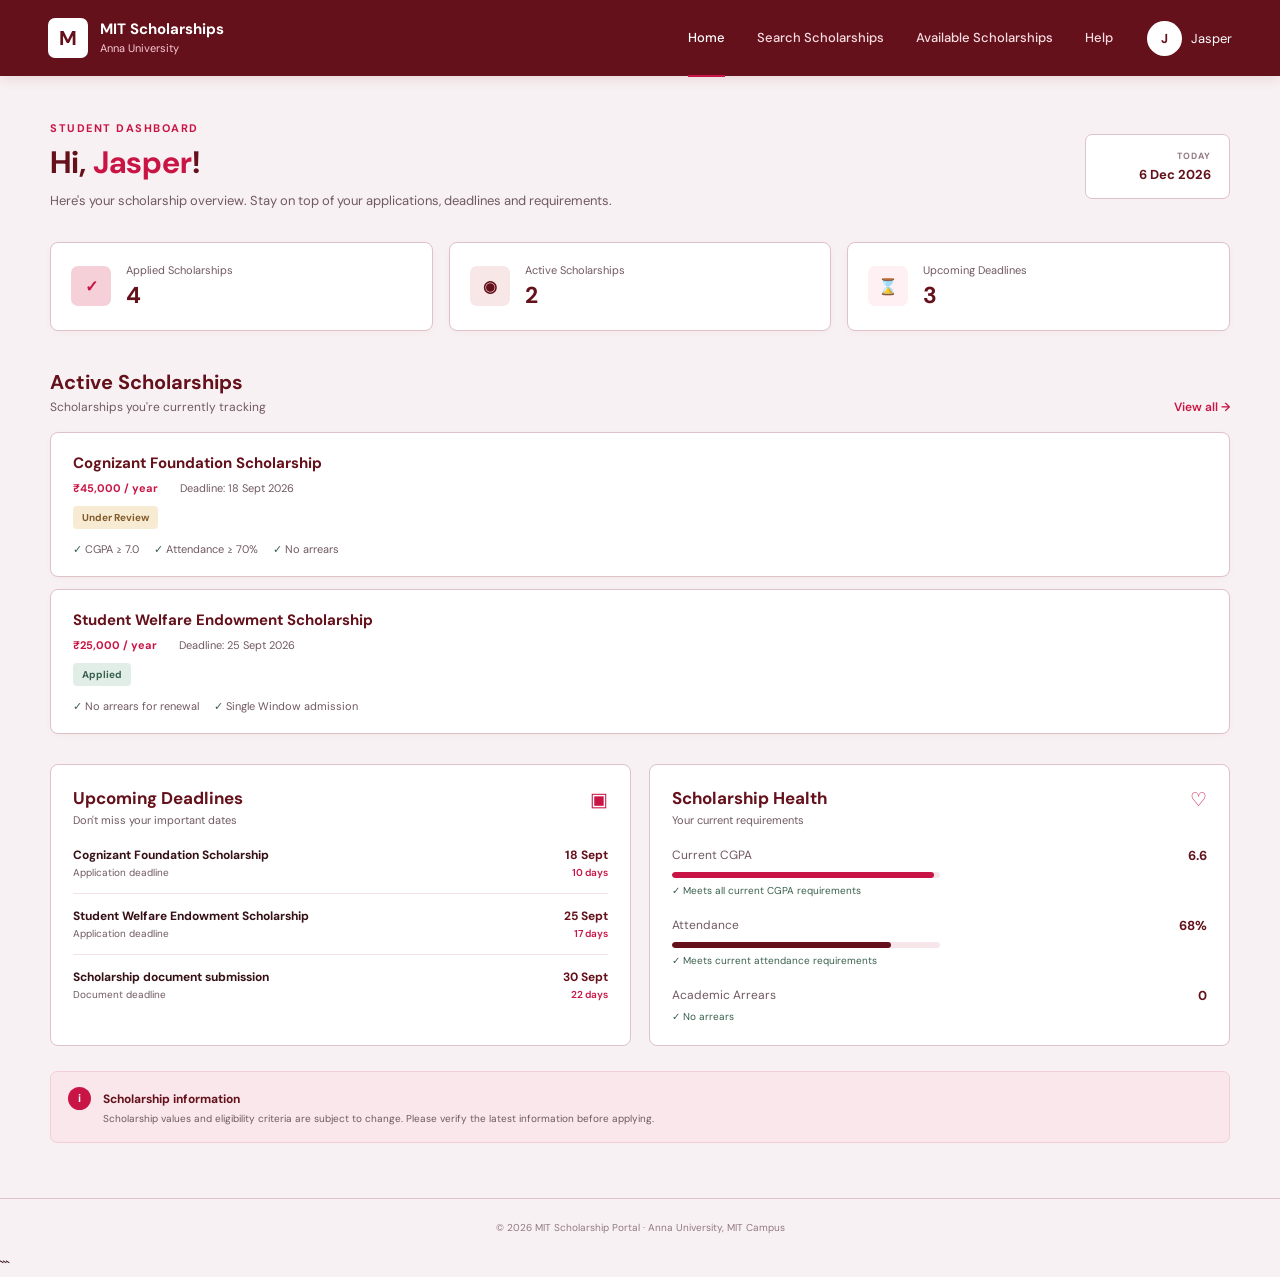
==== frontend/index.html @ c80ddd27 "Reorganise project into frontend and backend" ====
<!DOCTYPE html>
<html lang="en">
<head>
    <meta charset="UTF-8">
    <meta name="viewport" content="width=device-width, initial-scale=1.0">

    <title>MIT Scholarships | Home</title>

    <link rel="stylesheet" href="css/home.css">

    <!-- Google Font -->
    <link rel="preconnect" href="https://fonts.googleapis.com">
    <link rel="preconnect" href="https://fonts.gstatic.com" crossorigin>
    <link href="https://fonts.googleapis.com/css2?family=DM+Sans:wght@400;500;600;700&display=swap" rel="stylesheet">
</head>

<body>

    <!-- ================= NAVBAR ================= -->

    <nav class="navbar">

        <div class="nav-left">
            <div class="logo">
                <div class="logo-mark">M</div>

                <div>
                    <h2>MIT Scholarships</h2>
                    <span>Anna University</span>
                </div>
            </div>
        </div>

        <div class="nav-links">
            <a href="index.html" class="nav-link active">Home</a>
            <a href="search.html" class="nav-link">Search Scholarships</a>
            <a href="available.html" class="nav-link">Available Scholarships</a>
            <a href="help.html" class="nav-link">Help</a>
        </div>

        <div class="profile-menu">
            <button class="profile-button" id="profileButton">
                <div class="profile-avatar">J</div>
                <span>Jasper</span>
                
            </button>

            <div class="profile-dropdown" id="profileDropdown">
                <a href="profile.html">My Profile</a>
               
                <a href="#">Logout</a>
            </div>
        </div>

    </nav>


    <!-- ================= MAIN ================= -->

    <main class="container">

        <!-- HERO / WELCOME -->

        <section class="welcome-section">

            <div>
                <p class="welcome-label">STUDENT DASHBOARD</p>

                <h1>
                    Hi, <span>Jasper</span>! 
                </h1>

                <p class="welcome-text">
                    Here's your scholarship overview. Stay on top of your
                    applications, deadlines and requirements.
                </p>
            </div>

            <div class="date-box">
                <span class="date-label">TODAY</span>
                <strong id="currentDate"></strong>
            </div>

        </section>


        <!-- ================= SUMMARY CARDS ================= -->

        <section class="summary-grid">

            <div class="summary-card">
                <div class="summary-icon applied-icon">✓</div>

                <div>
                    <p>Applied Scholarships</p>
                    <h2 id="appliedCount">4</h2>
                </div>
            </div>


            <div class="summary-card">
                <div class="summary-icon active-icon">◉</div>

                <div>
                    <p>Active Scholarships</p>
                    <h2 id="activeCount">2</h2>
                </div>
            </div>


            <div class="summary-card">
                <div class="summary-icon deadline-icon">⌛</div>

                <div>
                    <p>Upcoming Deadlines</p>
                    <h2 id="deadlineCount">3</h2>
                </div>
            </div>

        </section>


        <!-- ================= ACTIVE SCHOLARSHIPS ================= -->

        <section class="content-section">

            <div class="section-heading">

                <div>
                    <h2>Active Scholarships</h2>
                    <p>Scholarships you're currently tracking</p>
                </div>

                <a href="#" class="view-link">
                    View all →
                </a>

            </div>


            <div class="scholarship-list" id="activeScholarships">

                <!-- Cards generated using JavaScript -->

            </div>

        </section>


        <!-- ================= BOTTOM GRID ================= -->

        <section class="bottom-grid">

            <!-- UPCOMING DEADLINES -->

            <div class="panel">

                <div class="panel-heading">
                    <div>
                        <h2>Upcoming Deadlines</h2>
                        <p>Don't miss your important dates</p>
                    </div>

                    <span class="calendar-icon">▣</span>
                </div>


                <div class="deadline-list" id="deadlineList">

                    <!-- Generated by JavaScript -->

                </div>

            </div>


            <!-- SCHOLARSHIP HEALTH -->

            <div class="panel">

                <div class="panel-heading">
                    <div>
                        <h2>Scholarship Health</h2>
                        <p>Your current requirements</p>
                    </div>

                    <span class="health-icon">♡</span>
                </div>


                <div class="health-item">

                    <div class="health-top">
                        <span>Current CGPA</span>
                        <strong>6.6</strong>
                    </div>

                    <div class="progress-bar">
                        <div class="progress-fill cgpa-progress"></div>
                    </div>

                    <p class="health-status">
                        ✓ Meets all current CGPA requirements
                    </p>

                </div>


                <div class="health-item">

                    <div class="health-top">
                        <span>Attendance</span>
                        <strong>68%</strong>
                    </div>

                    <div class="progress-bar">
                        <div class="progress-fill attendance-progress"></div>
                    </div>

                    <p class="health-status">
                        ✓ Meets current attendance requirements
                    </p>

                </div>


                <div class="health-item">

                    <div class="health-top">
                        <span>Academic Arrears</span>
                        <strong>0</strong>
                    </div>

                    <p class="health-status">
                        ✓ No arrears
                    </p>

                </div>

            </div>

        </section>


        <!-- ================= INFORMATION NOTICE ================= -->

        <div class="info-notice">

            <div class="info-symbol">i</div>

            <div>
                <strong>Scholarship information</strong>

                <p>
                    Scholarship values and eligibility criteria are subject
                    to change. Please verify the latest information before
                    applying.
                </p>
            </div>

        </div>

    </main>


    <!-- ================= FOOTER ================= -->

    <footer>

        <p>
            © 2026 MIT Scholarship Portal · Anna University, MIT Campus
        </p>

    </footer>


    <script src="js/home.js"></script>

</body>
</html>
```
---- frontend/css/home.css ----
* {
    margin: 0;
    padding: 0;
    box-sizing: border-box;
}

:root {
    --burgundy: #64111B;
    --burgundy-dark: #4A0C13;
    --burgundy-light: #7F1D2D;

    --pink: #C91545;
    --pink-light: #F5D0D9;
    --pink-soft: #F9E7EB;

    --background: #F8F1F3;
    --card: #FFFFFF;

    --border: #DFC1C8;

    --text: #351015;
    --text-dark: #260B0F;
    --muted: #705960;
    --muted-light: #927A81;

    --success: #38604C;
    --success-bg: #E1EEE7;

    --warning: #815A27;
    --warning-bg: #F7EBD4;
}

/* =========================
   BODY
========================= */

body {
    font-family: "DM Sans", sans-serif;
    background: var(--background);
    color: var(--text);
    min-height: 100vh;
}


/* =========================
   NAVBAR
========================= */

.navbar {
    height: 76px;
    background: var(--burgundy);
    display: flex;
    align-items: center;
    padding: 0 48px;
    color: white;
    position: sticky;
    top: 0;
    z-index: 100;
    box-shadow: 0 3px 12px rgba(127, 29, 29, 0.12);
}


/* =========================
   LOGO
========================= */

.logo {
    display: flex;
    align-items: center;
    gap: 12px;
}

.logo-mark {
    width: 40px;
    height: 40px;
    border-radius: 7px;
    background: white;
    color: var(--burgundy);
    display: flex;
    align-items: center;
    justify-content: center;
    font-size: 20px;
    font-weight: 700;
}

.logo h2 {
    font-size: 15px;
    font-weight: 700;
    line-height: 1.1;
}

.logo span {
    display: block;
    margin-top: 4px;
    font-size: 11px;
    color: #F9C9D5;
}


/* =========================
   NAV LINKS
========================= */

.nav-links {
    display: flex;
    align-items: center;
    gap: 32px;
    margin-left: auto;
    margin-right: 34px;
}

.nav-link {
    color: #F8DDE3;
    text-decoration: none;
    font-size: 13px;
    font-weight: 500;
    padding: 29px 0;
    border-bottom: 2px solid transparent;
    transition: 0.2s ease;
}

.nav-link:hover {
    color: white;
}

.nav-link.active {
    color: white;
    border-bottom-color: var(--pink);
}


/* =========================
   PROFILE
========================= */

.profile-menu {
    position: relative;
}

.profile-button {
    border: none;
    background: transparent;
    color: white;
    text-decoration: none;
    display: flex;
    align-items: center;
    gap: 9px;
    cursor: pointer;
    font-family: inherit;
    font-size: 13px;
}

.profile-avatar {
    width: 35px;
    height: 35px;
    border-radius: 50%;
    background: white;
    color: var(--burgundy);
    display: flex;
    align-items: center;
    justify-content: center;
    font-weight: 700;
}

.profile-dropdown {
    position: absolute;
    top: 48px;
    right: 0;
    width: 175px;
    background: white;
    border: 1px solid var(--border);
    border-radius: 7px;
    box-shadow: 0 10px 25px rgba(127, 29, 29, 0.15);
    display: none;
    overflow: hidden;
}

.profile-dropdown.show {
    display: block;
}

.profile-dropdown a {
    display: block;
    padding: 12px 15px;
    color: var(--text);
    text-decoration: none;
    font-size: 13px;
}

.profile-dropdown a:hover {
    background: var(--pink-soft);
    color: var(--burgundy);
}


/* =========================
   MAIN CONTAINER
========================= */

.container {
    width: min(1180px, calc(100% - 48px));
    margin: auto;
    padding: 45px 0 55px;
}


/* =========================
   WELCOME
========================= */

.welcome-section {
    display: flex;
    justify-content: space-between;
    align-items: center;
    gap: 30px;
    margin-bottom: 30px;
}

.welcome-label {
    font-size: 11px;
    font-weight: 700;
    letter-spacing: 1.5px;
    color: var(--pink);
}

.welcome-section h1 {
    margin-top: 7px;
    font-size: 31px;
    color: var(--burgundy);
}

.welcome-section h1 span {
    color: var(--pink);
}

.welcome-text {
    margin-top: 8px;
    color: var(--muted);
    font-size: 13px;
    line-height: 1.6;
}

.date-box {
    min-width: 145px;
    padding: 15px 18px;
    background: white;
    border: 1px solid var(--border);
    border-radius: 7px;
    text-align: right;
}

.date-label {
    display: block;
    color: var(--muted-light);
    font-size: 9px;
    font-weight: 700;
    letter-spacing: 1px;
}

.date-box strong {
    display: block;
    margin-top: 4px;
    color: var(--burgundy);
    font-size: 13px;
}


/* =========================
   SUMMARY CARDS
========================= */

.summary-grid {
    display: grid;
    grid-template-columns: repeat(3, 1fr);
    gap: 16px;
    margin-bottom: 38px;
}

.summary-card {
    background: white;
    border: 1px solid var(--border);
    border-radius: 8px;
    padding: 20px;
    display: flex;
    align-items: center;
    gap: 15px;
    box-shadow: 0 2px 7px rgba(127, 29, 29, 0.035);
}

.summary-icon {
    width: 40px;
    height: 40px;
    border-radius: 7px;
    display: flex;
    align-items: center;
    justify-content: center;
    font-size: 16px;
    font-weight: 700;
}

.applied-icon {
    background: var(--pink-light);
    color: var(--pink);
}

.active-icon {
    background: #F8E7E7;
    color: var(--burgundy);
}

.deadline-icon {
    background: #FFF0F3;
    color: var(--pink);
}

.summary-card p {
    font-size: 11px;
    color: var(--muted);
}

.summary-card h2 {
    margin-top: 3px;
    font-size: 23px;
    color: var(--burgundy);
}


/* =========================
   SECTIONS
========================= */

.content-section {
    margin-bottom: 30px;
}

.section-heading {
    display: flex;
    justify-content: space-between;
    align-items: flex-end;
    margin-bottom: 17px;
}

.section-heading h2 {
    color: var(--burgundy);
    font-size: 20px;
}

.section-heading p {
    margin-top: 4px;
    color: var(--muted);
    font-size: 12px;
}

.view-link {
    color: var(--pink);
    text-decoration: none;
    font-size: 12px;
    font-weight: 600;
}

.view-link:hover {
    color: var(--burgundy);
}


/* =========================
   SCHOLARSHIP CARDS
========================= */

.scholarship-list {
    display: flex;
    flex-direction: column;
    gap: 12px;
}

.scholarship-card {
    background: white;
    border: 1px solid var(--border);
    border-radius: 8px;
    padding: 20px 22px;
    box-shadow: 0 2px 6px rgba(127, 29, 29, 0.035);
    transition: 0.2s ease;
}

.scholarship-card:hover {
    border-color: #E7AAB8;
    box-shadow: 0 5px 15px rgba(127, 29, 29, 0.07);
    transform: translateY(-1px);
}

.scholarship-title {
    color: var(--burgundy);
    font-size: 15px;
    font-weight: 700;
}

.scholarship-meta {
    display: flex;
    gap: 22px;
    flex-wrap: wrap;
    margin-top: 8px;
}

.scholarship-meta span {
    font-size: 11px;
    color: var(--muted);
}

.scholarship-amount {
    color: var(--pink) !important;
    font-weight: 700;
}

.status {
    display: inline-block;
    margin-top: 11px;
    padding: 5px 9px;
    border-radius: 4px;
    font-size: 10px;
    font-weight: 700;
}

.status.review {
    color: var(--warning);
    background: var(--warning-bg);
}

.status.applied {
    color: var(--success);
    background: var(--success-bg);
}

.maintenance {
    display: flex;
    flex-wrap: wrap;
    gap: 15px;
    margin-top: 13px;
}

.requirement {
    color: var(--muted);
    font-size: 11px;
}

.requirement::first-letter {
    color: var(--success);
}


/* =========================
   BOTTOM GRID
========================= */

.bottom-grid {
    display: grid;
    grid-template-columns: 1fr 1fr;
    gap: 18px;
}

.panel {
    background: white;
    border: 1px solid var(--border);
    border-radius: 8px;
    padding: 22px;
}

.panel-heading {
    display: flex;
    justify-content: space-between;
    align-items: flex-start;
    margin-bottom: 20px;
}

.panel-heading h2 {
    font-size: 17px;
    color: var(--burgundy);
}

.panel-heading p {
    margin-top: 4px;
    color: var(--muted);
    font-size: 11px;
}

.calendar-icon,
.health-icon {
    color: var(--pink);
    font-size: 19px;
}


/* =========================
   DEADLINES
========================= */

.deadline-list {
    display: flex;
    flex-direction: column;
}

.deadline-item {
    padding: 14px 0;
    border-bottom: 1px solid #F3E3E7;
    display: flex;
    justify-content: space-between;
    gap: 15px;
}

.deadline-item:first-child {
    padding-top: 0;
}

.deadline-item:last-child {
    border-bottom: none;
}

.deadline-info h4 {
    color: var(--text);
    font-size: 12px;
}

.deadline-info p {
    margin-top: 3px;
    color: var(--muted);
    font-size: 10px;
}

.deadline-date {
    text-align: right;
}

.deadline-date strong {
    display: block;
    color: var(--burgundy);
    font-size: 12px;
}

.deadline-date span {
    display: block;
    margin-top: 3px;
    color: var(--pink);
    font-size: 10px;
    font-weight: 600;
}


/* =========================
   HEALTH
========================= */

.health-item {
    margin-bottom: 20px;
}

.health-item:last-child {
    margin-bottom: 0;
}

.health-top {
    display: flex;
    justify-content: space-between;
    align-items: center;
}

.health-top span {
    font-size: 12px;
    color: var(--muted);
}

.health-top strong {
    font-size: 13px;
    color: var(--burgundy);
}


.progress-bar {
    width: 50%;
    height: 6px;
    background: #F6E6EA;
    border-radius: 10px;
    margin-top: 8px;
    overflow: hidden;
}
.progress-fill {
    height: 100%;
    border-radius: 10px;
}

.cgpa-progress {
    width: 98%;
    background: var(--pink);
}

.attendance-progress {
    width: 82%;
    background: var(--burgundy);
}

.health-status {
    margin-top: 6px;
    color: var(--success);
    font-size: 10px;
}


/* =========================
   INFORMATION NOTICE
========================= */

.info-notice {
    margin-top: 25px;
    background: var(--pink-soft);
    border: 1px solid #F4CDD8;
    border-radius: 7px;
    padding: 15px 17px;
    display: flex;
    gap: 12px;
}

.info-symbol {
    width: 23px;
    height: 23px;
    flex-shrink: 0;
    border-radius: 50%;
    background: var(--pink);
    color: white;
    display: flex;
    align-items: center;
    justify-content: center;
    font-size: 11px;
    font-weight: 700;
}

.info-notice strong {
    color: var(--burgundy);
    font-size: 12px;
}

.info-notice p {
    margin-top: 3px;
    color: var(--muted);
    font-size: 10px;
    line-height: 1.6;
}


/* =========================
   FOOTER
========================= */

footer {
    border-top: 1px solid var(--border);
    text-align: center;
    padding: 22px;
    color: var(--muted-light);
    font-size: 10px;
}


/* =========================
   RESPONSIVE
========================= */

@media (max-width: 900px) {

    .navbar {
        padding: 0 25px;
    }

    .nav-links {
        gap: 18px;
        margin-right: 20px;
    }

    .nav-link {
        font-size: 11px;
    }
}


@media (max-width: 760px) {

    .navbar {
        height: auto;
        padding: 15px 20px;
        flex-wrap: wrap;
        gap: 14px;
    }

    .nav-links {
        order: 3;
        width: 100%;
        overflow-x: auto;
        margin: 0;
    }

    .nav-link {
        padding: 7px 0;
        white-space: nowrap;
    }

    .container {
        width: calc(100% - 30px);
        padding-top: 30px;
    }

    .welcome-section {
        align-items: flex-start;
        flex-direction: column;
    }

    .date-box {
        text-align: left;
    }

    .summary-grid {
        grid-template-columns: 1fr;
    }

    .bottom-grid {
        grid-template-columns: 1fr;
    }
}


@media (max-width: 500px) {

    .welcome-section h1 {
        font-size: 26px;
    }

    .profile-button span {
        display: none;
    }

    .maintenance {
        flex-direction: column;
        gap: 6px;
    }
}
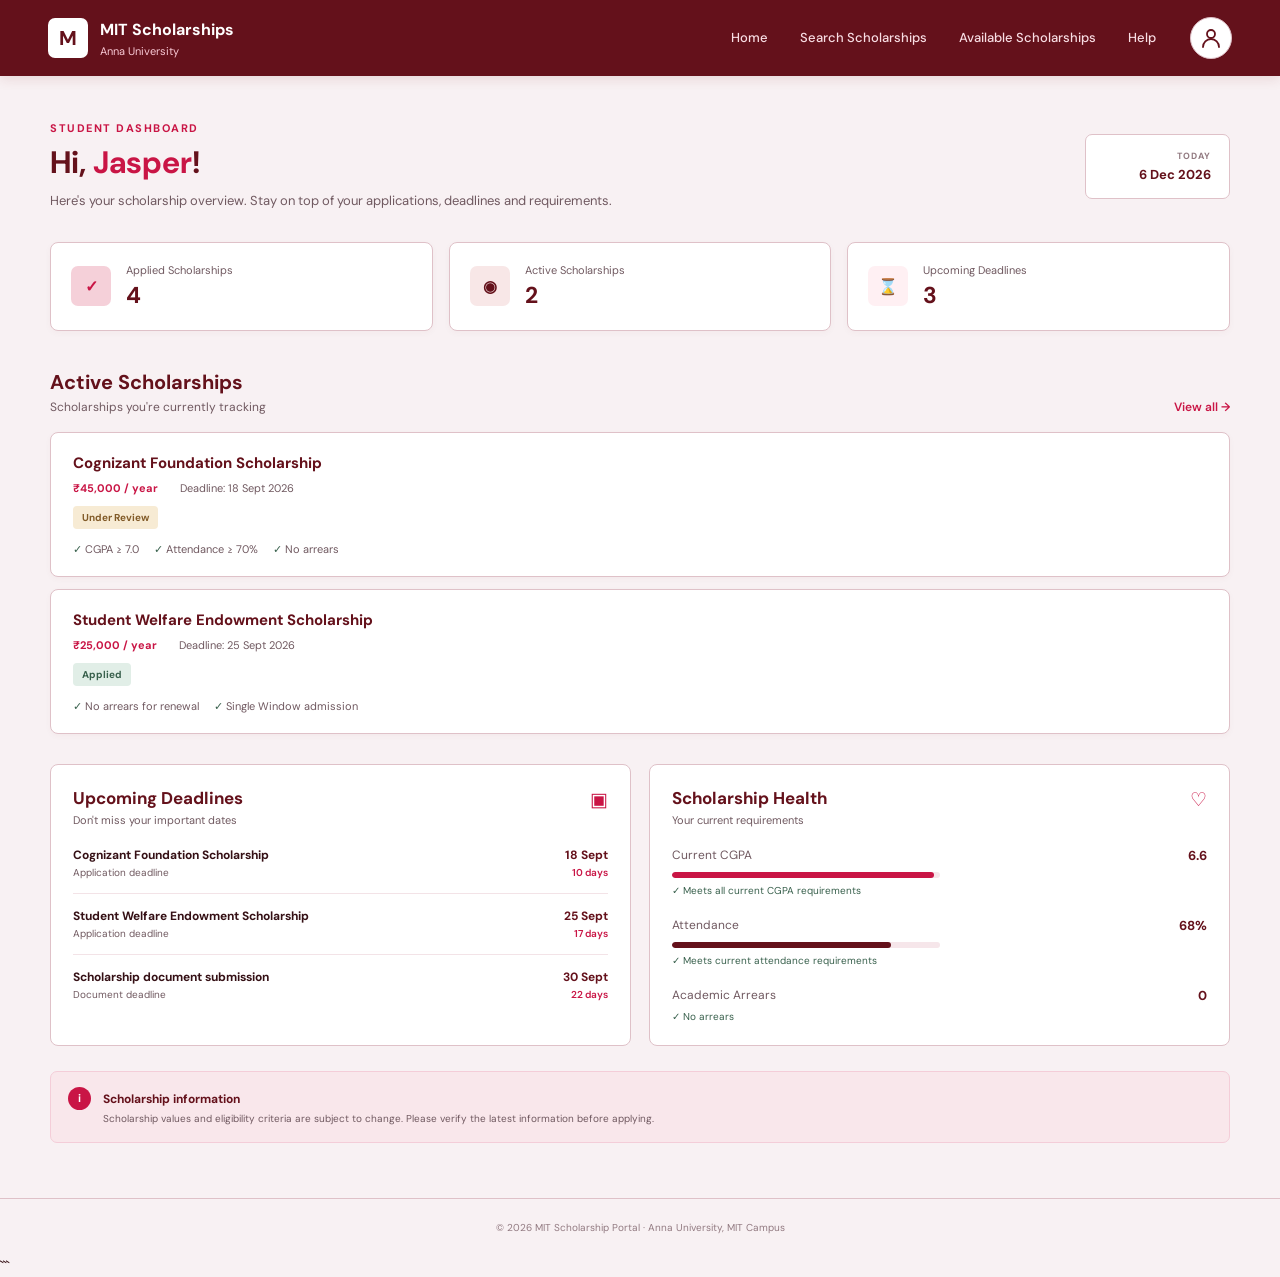
==== commit 38ef0abb: "Update frontend and add My Profile page" ====
--- a/frontend/index.html
+++ b/frontend/index.html
@@ -19,41 +19,48 @@
 
     <!-- ================= NAVBAR ================= -->
 
-    <nav class="navbar">
-
-        <div class="nav-left">
+    
+        <nav class="navbar">
             <div class="logo">
                 <div class="logo-mark">M</div>
-
-                <div>
-                    <h2>MIT Scholarships</h2>
+                <div>
+                    <strong>MIT Scholarships</strong>
                     <span>Anna University</span>
                 </div>
             </div>
-        </div>
-
-        <div class="nav-links">
-            <a href="index.html" class="nav-link active">Home</a>
-            <a href="search.html" class="nav-link">Search Scholarships</a>
-            <a href="available.html" class="nav-link">Available Scholarships</a>
-            <a href="help.html" class="nav-link">Help</a>
-        </div>
-
-        <div class="profile-menu">
-            <button class="profile-button" id="profileButton">
-                <div class="profile-avatar">J</div>
-                <span>Jasper</span>
-                
-            </button>
-
-            <div class="profile-dropdown" id="profileDropdown">
-                <a href="profile.html">My Profile</a>
-               
-                <a href="#">Logout</a>
-            </div>
-        </div>
-
-    </nav>
+
+            <div class="nav-links">
+                <a href="index.html">Home</a>
+                <a href="search.html">Search Scholarships</a>
+                <a href="available.html">Available Scholarships</a>
+                <a href="help.html">Help</a>
+            </div>
+
+            <div class="profile-menu">
+                <button
+                    type="button"
+                    class="profile-icon-button"
+                    id="profileMenuButton"
+                    aria-label="Open profile menu"
+                    aria-expanded="false"
+                >
+                    <svg viewBox="0 0 24 24" width="24" height="24"
+                        fill="none" stroke="currentColor"
+                        stroke-width="1.8" stroke-linecap="round"
+                        stroke-linejoin="round" aria-hidden="true">
+                        <circle cx="12" cy="8" r="4"></circle>
+                        <path d="M4 21a8 8 0 0 1 16 0"></path>
+                    </svg>
+                </button>
+
+                <div class="profile-dropdown" id="profileDropdown" hidden>
+                    <a href="profile.html">Create Profile</a>
+                    <a href="my-profile.html">My Profile</a>
+                    <button type="button" id="logoutButton">Logout</button>
+                </div>
+            </div>
+        </nav>
+
 
 
     <!-- ================= MAIN ================= -->
--- a/frontend/css/home.css
+++ b/frontend/css/home.css
@@ -109,7 +109,7 @@
     margin-right: 34px;
 }
 
-.nav-link {
+.nav-links a {
     color: #F8DDE3;
     text-decoration: none;
     font-size: 13px;
@@ -117,79 +117,16 @@
     padding: 29px 0;
     border-bottom: 2px solid transparent;
     transition: 0.2s ease;
-}
-
-.nav-link:hover {
+    white-space: nowrap;
+}
+
+.nav-links a:hover {
     color: white;
 }
 
-.nav-link.active {
+.nav-links a.active {
     color: white;
     border-bottom-color: var(--pink);
-}
-
-
-/* =========================
-   PROFILE
-========================= */
-
-.profile-menu {
-    position: relative;
-}
-
-.profile-button {
-    border: none;
-    background: transparent;
-    color: white;
-    text-decoration: none;
-    display: flex;
-    align-items: center;
-    gap: 9px;
-    cursor: pointer;
-    font-family: inherit;
-    font-size: 13px;
-}
-
-.profile-avatar {
-    width: 35px;
-    height: 35px;
-    border-radius: 50%;
-    background: white;
-    color: var(--burgundy);
-    display: flex;
-    align-items: center;
-    justify-content: center;
-    font-weight: 700;
-}
-
-.profile-dropdown {
-    position: absolute;
-    top: 48px;
-    right: 0;
-    width: 175px;
-    background: white;
-    border: 1px solid var(--border);
-    border-radius: 7px;
-    box-shadow: 0 10px 25px rgba(127, 29, 29, 0.15);
-    display: none;
-    overflow: hidden;
-}
-
-.profile-dropdown.show {
-    display: block;
-}
-
-.profile-dropdown a {
-    display: block;
-    padding: 12px 15px;
-    color: var(--text);
-    text-decoration: none;
-    font-size: 13px;
-}
-
-.profile-dropdown a:hover {
-    background: var(--pink-soft);
-    color: var(--burgundy);
 }
 
 
@@ -672,9 +609,9 @@
         margin-right: 20px;
     }
 
-    .nav-link {
-        font-size: 11px;
-    }
+    .nav-links a {
+    font-size: 11px;
+}
 }
 
 
@@ -694,10 +631,10 @@
         margin: 0;
     }
 
-    .nav-link {
-        padding: 7px 0;
-        white-space: nowrap;
-    }
+    .nav-links a {
+    padding: 7px 0;
+    white-space: nowrap;
+}
 
     .container {
         width: calc(100% - 30px);
@@ -737,4 +674,71 @@
         flex-direction: column;
         gap: 6px;
     }
-}+}
+
+
+
+/* Profile icon and dropdown */
+.profile-menu {
+    position: relative;
+    display: flex;
+    align-items: center;
+    flex-shrink: 0;
+}
+
+.profile-icon-button {
+    width: 42px;
+    height: 42px;
+    display: flex;
+    align-items: center;
+    justify-content: center;
+    border: 1px solid var(--border);
+    border-radius: 50%;
+    background: white;
+    color: var(--burgundy);
+    cursor: pointer;
+}
+
+.profile-icon-button:hover {
+    background: var(--pink-soft);
+}
+
+.profile-dropdown {
+    position: absolute;
+    top: calc(100% + 10px);
+    right: 0;
+    z-index: 1000;
+    width: 175px;
+    padding: 8px;
+    background: white;
+    border: 1px solid var(--border);
+    border-radius: 8px;
+    box-shadow: 0 10px 25px rgba(127, 29, 29, 0.15);
+}
+
+.profile-dropdown[hidden] {
+    display: none !important;
+}
+
+.profile-dropdown a,
+.profile-dropdown button {
+    display: block;
+    width: 100%;
+    padding: 12px;
+    border: none;
+    border-radius: 6px;
+    background: transparent;
+    color: var(--text);
+    text-decoration: none;
+    text-align: left;
+    font-family: inherit;
+    font-size: 13px;
+    cursor: pointer;
+}
+
+.profile-dropdown a:hover,
+.profile-dropdown button:hover {
+    background: var(--pink-soft);
+    color: var(--burgundy);
+}
+
